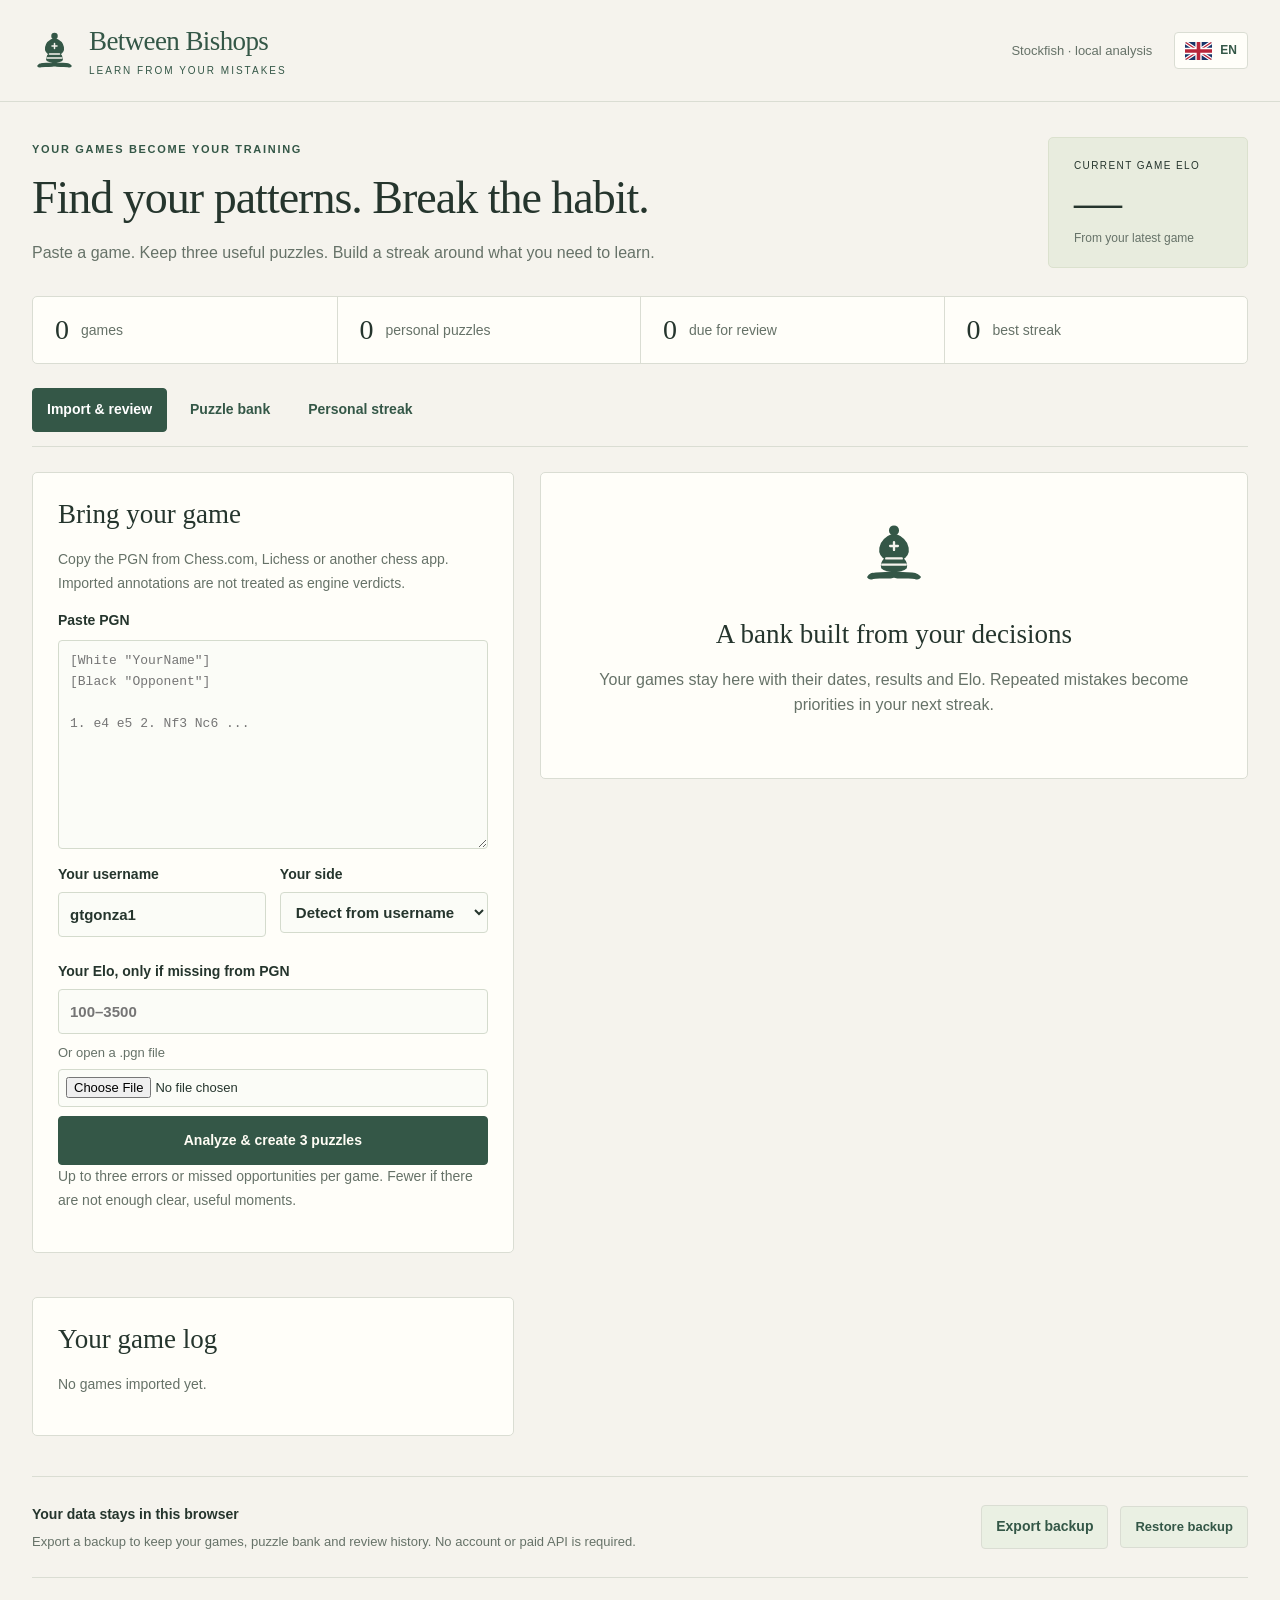
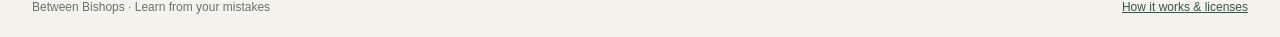
==== ajedrez/index.html @ 32c8dc38 "Train one habit and track transfer to new positions" ====
<!doctype html>
<html lang="en"><head><meta charset="utf-8"><meta name="viewport" content="width=device-width,initial-scale=1"><meta name="robots" content="noindex,nofollow"><title>Between Bishops · Learn from your mistakes</title><link rel="icon" href="./logo.svg" type="image/svg+xml"><link rel="stylesheet" href="./trainer.css"><script type="module" src="./trainer-app.js"></script></head>
<body>
<header class="topbar"><a class="brand" href="./"><img src="./logo.svg" width="45" height="45" alt="Bishop"><span>Between Bishops<small data-en="LEARN FROM YOUR MISTAKES" data-es="APRENDE DE TUS ERRORES">LEARN FROM YOUR MISTAKES</small></span></a><div class="top-actions"><span class="engine-label" data-en="Stockfish · local analysis" data-es="Stockfish · análisis local">Stockfish · local analysis</span><button id="language" class="flag-button" type="button"><img id="languageFlag" src="./flags/en.svg" width="27" height="18" alt="English"><span id="languageCode">EN</span></button></div></header>
<main>
<section class="intro"><div><p class="eyebrow" data-en="YOUR GAMES BECOME YOUR TRAINING" data-es="TUS PARTIDAS SE CONVIERTEN EN TU ENTRENAMIENTO">YOUR GAMES BECOME YOUR TRAINING</p><h1 data-en="Find your patterns. Break the habit." data-es="Encuentra tus patrones. Cambia el hábito.">Find your patterns. Break the habit.</h1><p data-en="Paste a game. Keep three useful puzzles. Build a streak around what you need to learn." data-es="Pega una partida. Guarda tres puzles útiles. Entrena una racha con lo que necesitas aprender.">Paste a game. Keep three useful puzzles. Build a streak around what you need to learn.</p></div><div class="level-card"><span data-en="CURRENT GAME ELO" data-es="ELO DE TU ÚLTIMA PARTIDA">CURRENT GAME ELO</span><strong id="currentElo">—</strong><small id="eloSource"></small></div></section>
<div id="notice" role="alert" class="notice" hidden></div>
<section class="dashboard" aria-label="Your library"><div><strong id="gameTotal">0</strong><span data-en="games" data-es="partidas">games</span></div><div><strong id="puzzleTotal">0</strong><span data-en="personal puzzles" data-es="puzles personales">personal puzzles</span></div><div><strong id="dueTotal">0</strong><span data-en="due for review" data-es="repasos pendientes">due for review</span></div><div><strong id="bestStreak">0</strong><span data-en="best streak" data-es="mejor racha">best streak</span></div></section>
<nav class="tabs" aria-label="Training"><button data-tab="import" class="selected" data-en="Import & review" data-es="Importar y revisar">Import & review</button><button data-tab="bank" data-en="Puzzle bank" data-es="Banco de puzles">Puzzle bank</button><button data-tab="streak" data-en="Personal streak" data-es="Racha personal">Personal streak</button></nav>
<section id="importTab" class="tab-content">
<div class="workspace"><aside>
<section class="card"><h2 data-en="Bring your game" data-es="Trae tu partida">Bring your game</h2><p class="muted" data-en="Copy the PGN from Chess.com, Lichess or another chess app. Imported annotations are not treated as engine verdicts." data-es="Copia el PGN de Chess.com, Lichess u otra app. Las anotaciones importadas no se toman como conclusiones del motor.">Copy the PGN from Chess.com, Lichess or another chess app. Imported annotations are not treated as engine verdicts.</p><label for="pgn" data-en="Paste PGN" data-es="Pega el PGN">Paste PGN</label><textarea id="pgn" rows="9" spellcheck="false" placeholder='[White "YourName"]&#10;[Black "Opponent"]&#10;&#10;1. e4 e5 2. Nf3 Nc6 ...'></textarea><div class="form-row"><label><span data-en="Your username" data-es="Tu usuario">Your username</span><input id="username" autocomplete="off" value="gtgonza1"></label><label><span data-en="Your side" data-es="Tu color">Your side</span><select id="side"><option value="auto" data-en="Detect from username" data-es="Detectar por usuario">Detect from username</option><option value="w" data-en="White" data-es="Blancas">White</option><option value="b" data-en="Black" data-es="Negras">Black</option></select></label></div><label><span data-en="Your Elo, only if missing from PGN" data-es="Tu Elo, solo si falta en el PGN">Your Elo, only if missing from PGN</span><input id="eloFallback" type="number" min="100" max="3500" step="1" placeholder="100–3500"></label><label class="file-label"><span data-en="Or open a .pgn file" data-es="O abre un archivo .pgn">Or open a .pgn file</span><input id="pgnFile" type="file" accept=".pgn,.txt"></label><button id="importGame" class="primary" data-en="Analyze & create 3 puzzles" data-es="Analizar y crear 3 puzles">Analyze & create 3 puzzles</button><p class="muted" data-en="Up to three errors or missed opportunities per game. Fewer if there are not enough clear, useful moments." data-es="Hasta tres errores u oportunidades omitidas por partida. Menos si no hay suficientes momentos claros y útiles.">Up to three errors or missed opportunities per game. Fewer if there are not enough clear, useful moments.</p><div id="analysisProgress" hidden><div class="progress-heading"><span id="analysisText"></span><strong id="analysisPercent">0%</strong></div><progress id="analysisBar" value="0" max="100"></progress><button id="cancelAnalysis" class="quiet" data-en="Cancel after current search" data-es="Cancelar tras el cálculo actual">Cancel after current search</button></div></section>
<section class="card"><h2 data-en="Your game log" data-es="Tu registro de partidas">Your game log</h2><div id="gameHistory" class="game-history"></div></section>
</aside><div>
<section id="reviewEmpty" class="card empty-state"><img src="./logo.svg" width="70" height="70" alt=""><h2 data-en="A bank built from your decisions" data-es="Un banco construido con tus decisiones">A bank built from your decisions</h2><p data-en="Your games stay here with their dates, results and Elo. Repeated mistakes become priorities in your next streak." data-es="Tus partidas quedan aquí con sus fechas, resultados y Elo. Los errores repetidos se vuelven prioridades en tu próxima racha.">Your games stay here with their dates, results and Elo. Repeated mistakes become priorities in your next streak.</p></section>
<section id="reviewPanel" class="card" hidden><p class="eyebrow" id="gameMeta"></p><h2 id="gameTitle"></h2><div class="review-stats" id="reviewStats"></div><div id="reviewSummary" class="prose"></div><p id="generationNote" class="muted"></p><div id="gamePuzzles" class="puzzle-cards"></div><details class="move-review"><summary data-en="Explore the original moves" data-es="Explorar las jugadas originales">Explore the original moves</summary><div id="reviewMoves" class="move-list"></div><div class="board-shell review-board"><div id="reviewBoard" class="board" role="group" aria-label="Review board"></div></div><p id="moveExplanation" class="prose"></p></details></section>
</div></div>
</section>
<section id="bankTab" class="tab-content" hidden><div class="section-heading"><div><h2 data-en="Your puzzle bank" data-es="Tu banco de puzles">Your puzzle bank</h2><p class="muted" data-en="Original situations, linked to a game, a type of error and the player's game Elo." data-es="Situaciones originales ligadas a una partida, un tipo de error y el Elo del jugador en esa partida.">Original situations, linked to a game, a type of error and the player's game Elo.</p></div><button id="bankStreak" class="primary compact" data-en="Start my streak" data-es="Empezar mi racha">Start my streak</button></div><div class="bank-layout"><section class="card"><div class="form-row"><label><span data-en="Pattern" data-es="Patrón">Pattern</span><select id="patternFilter"></select></label><label><span data-en="Game Elo" data-es="Elo de la partida">Game Elo</span><select id="eloFilter"><option value="all" data-en="All my games" data-es="Todas mis partidas">All my games</option><option value="level" data-en="Near my current level" data-es="Cerca de mi nivel actual">Near my current level</option></select></label></div><div id="bankList"></div></section><section class="card"><h2 data-en="Patterns across your games" data-es="Patrones entre tus partidas">Patterns across your games</h2><p class="muted" data-en="Based on evaluated positions, not just the result. Repeated across games is stronger evidence than one isolated mistake." data-es="Basados en posiciones evaluadas, no solo en el resultado. La repetición entre partidas aporta más evidencia que un fallo aislado.">Based on evaluated positions, not just the result. Repeated across games is stronger evidence than one isolated mistake.</p><div id="weaknesses"></div><h3 class="progress-title" data-en="Is it carrying over?" data-es="¿Se refleja en tu juego?">Is it carrying over?</h3><div id="trainingProgress"></div></section></div></section>
<section id="streakTab" class="tab-content" hidden><div class="section-heading"><div><h2 data-en="Your personal puzzle streak" data-es="Tu racha de puzles personal">Your personal puzzle streak</h2><p id="queueInfo" class="muted"></p></div><div class="streak-score"><span data-en="STREAK" data-es="RACHA">STREAK</span><strong id="streakCount">0</strong></div></div><section id="sessionHabit" class="card habit-card" hidden><h3 data-en="One habit for your next game" data-es="Un hábito para tu próxima partida">One habit for your next game</h3><p id="habitText"></p></section><div id="streakEmpty" class="card empty-state"><h2 id="streakEmptyTitle"></h2><p id="streakEmptyText"></p><button id="startStreak" class="primary compact" data-en="Start due puzzles" data-es="Empezar puzles pendientes">Start due puzzles</button><button id="practiceAhead" class="quiet" data-en="Extra practice · does not advance early reviews" data-es="Práctica extra · no adelanta los repasos">Extra practice · does not advance early reviews</button></div><div id="streakWorkspace" class="streak-layout" hidden><section class="play-area"><div class="puzzle-heading"><span id="puzzleContext"></span><button id="flip" class="quiet" data-en="Flip board" data-es="Girar tablero">Flip board</button></div><p id="puzzlePrompt" class="board-prompt" aria-live="polite"></p><div id="puzzleThinking" class="thinking" hidden data-en="Checking your move…" data-es="Comprobando tu jugada…">Checking your move…</div><div class="board-shell"><div id="puzzleBoard" class="board" role="group" aria-label="Puzzle board"></div></div></section><aside><section class="card"><p class="eyebrow" id="puzzleTheme"></p><h2 id="puzzleTitle"></h2><p id="puzzleSource" class="muted"></p><p id="puzzleProgress"></p><div class="form-row"><button id="restartPuzzle" data-en="Restart" data-es="Reiniciar">Restart</button><button id="hint" data-en="Hint · show piece" data-es="Pista · ver pieza">Hint · show piece</button></div><div id="puzzleFeedback" class="prose" aria-live="polite"></div><p id="puzzleSchedule" class="muted"></p><button id="nextPuzzle" class="primary" data-en="Next puzzle" data-es="Siguiente puzle">Next puzzle</button></section><section class="card"><h3 data-en="Every attempt counts" data-es="Cada intento cuenta">Every attempt counts</h3><p class="muted" data-en="An error breaks the streak, but you can retry. Hints and restarts do not erase earlier errors. A clean solution spaces the next review; an assisted or retried solution returns sooner." data-es="Un fallo corta la racha, pero puedes reintentar. Las pistas y reinicios no borran los fallos anteriores. Una solución limpia espacia el repaso; una solución con ayuda o reintentos vuelve antes.">An error breaks the streak, but you can retry. Hints and restarts do not erase earlier errors. A clean solution spaces the next review; an assisted or retried solution returns sooner.</p></section></aside></div></section>
<section class="data-bar"><div><strong data-en="Your data stays in this browser" data-es="Tus datos quedan en este navegador">Your data stays in this browser</strong><p data-en="Export a backup to keep your games, puzzle bank and review history. No account or paid API is required." data-es="Exporta un respaldo para conservar tus partidas, banco de puzles e historial. No necesitas cuenta ni API de pago.">Export a backup to keep your games, puzzle bank and review history. No account or paid API is required.</p></div><div class="data-actions"><button id="exportData" data-en="Export backup" data-es="Exportar respaldo">Export backup</button><label class="button-label"><span data-en="Restore backup" data-es="Restaurar respaldo">Restore backup</span><input id="restoreData" type="file" accept="application/json,.json" hidden></label></div></section>
<footer><span>Between Bishops · <span data-en="Learn from your mistakes" data-es="Aprende de tus errores">Learn from your mistakes</span></span><a id="helpLink" href="./README.md" data-en="How it works & licenses" data-es="Cómo funciona y licencias">How it works & licenses</a></footer>
</main><dialog id="promotion"><h2 data-en="Choose promotion" data-es="Elige promoción">Choose promotion</h2><div class="promotion-options"><button data-piece="q" data-en="Queen" data-es="Dama">Queen</button><button data-piece="r" data-en="Rook" data-es="Torre">Rook</button><button data-piece="b" data-en="Bishop" data-es="Alfil">Bishop</button><button data-piece="n" data-en="Knight" data-es="Caballo">Knight</button></div><button id="cancelPromotion" class="quiet" data-en="Cancel" data-es="Cancelar">Cancel</button></dialog>
</body></html>
---- ajedrez/trainer.css ----
:root{--bg:#f5f3ed;--paper:#fffef9;--ink:#25352d;--green:#345747;--muted:#667268;--line:#daddd3;--light:#e9edda;--dark:#7f9b82;--blue:#a9c9e0;--red:#dfb0aa}*{box-sizing:border-box}body{margin:0;background:var(--bg);color:var(--ink);font:16px/1.55 'Segoe UI',Arial,sans-serif}button,input,select,textarea{font:inherit}button,.button-label{border:1px solid var(--line);border-radius:4px;background:#eaf0e3;color:var(--green);padding:10px 14px;font-size:14px;font-weight:600;cursor:pointer}button:hover,.button-label:hover{filter:brightness(.97)}button:disabled{opacity:.5;cursor:default}button:focus-visible,a:focus-visible,input:focus-visible,textarea:focus-visible,select:focus-visible,summary:focus-visible{outline:3px solid #7896b4;outline-offset:3px}a{color:var(--green)}h1,h2,h3,p{margin-top:0}h1{font:normal clamp(32px,4vw,46px)/1.15 Georgia,serif;letter-spacing:-1px;max-width:760px;margin-bottom:16px}h2{font:normal 27px/1.25 Georgia,serif;margin-bottom:16px}h3{font-size:17px}.topbar{max-width:1440px;margin:auto;padding:25px 32px;display:flex;align-items:center;justify-content:space-between;gap:24px;border-bottom:1px solid var(--line)}.brand{display:flex;align-items:center;gap:12px;text-decoration:none;flex-shrink:0}.brand>span{font:27px/1.2 Georgia,serif;letter-spacing:-.6px}.brand small{display:block;font:10px 'Segoe UI',sans-serif;letter-spacing:2px;margin-top:8px}.top-actions{display:flex;gap:22px;align-items:center}.engine-label{font-size:13px;color:var(--muted)}.flag-button{display:flex;align-items:center;gap:8px;background:var(--paper);padding:8px 10px;font-size:12px}.flag-button img{border-radius:2px}main{max-width:1380px;margin:auto;padding:0 32px}.intro{display:flex;justify-content:space-between;align-items:center;gap:30px;padding:35px 0 28px}.intro>div:first-child>p:last-child{max-width:780px;color:var(--muted);margin-bottom:0}.eyebrow{font-size:11px;font-weight:700;letter-spacing:1.7px;color:var(--green);margin-bottom:14px}.level-card{padding:20px 25px;background:#e8ecde;border:1px solid #dbe1ce;border-radius:5px;min-width:200px;display:flex;flex-direction:column}.level-card>span{font-size:10px;letter-spacing:1.4px}.level-card strong{font:48px Georgia,serif}.level-card small{font-size:12px;color:var(--muted)}.dashboard{display:grid;grid-template-columns:repeat(4,1fr);border:1px solid var(--line);border-radius:5px;background:var(--paper);margin-bottom:24px}.dashboard>div{display:flex;align-items:center;gap:12px;padding:17px 22px}.dashboard>div+div{border-left:1px solid var(--line)}.dashboard strong{font:28px Georgia,serif}.dashboard span{font-size:14px;color:var(--muted)}.tabs{display:flex;gap:8px;margin:0 0 25px;border-bottom:1px solid var(--line);padding-bottom:14px}.tabs button{background:none;border-color:transparent}.tabs button.selected{background:var(--green);color:white;border-color:var(--green)}.workspace{display:grid;grid-template-columns:minmax(310px,.85fr) minmax(420px,1.25fr);gap:26px;align-items:start}.workspace aside,.streak-layout aside{display:flex;flex-direction:column;gap:22px}.card{padding:25px;background:var(--paper);border:1px solid var(--line);border-radius:5px;margin-bottom:22px}.card:last-child{margin-bottom:0}.muted{font-size:14px;color:var(--muted);line-height:1.7}label{display:block;font-size:14px;font-weight:600;margin-bottom:9px}input,select,textarea{display:block;width:100%;padding:10px 11px;border:1px solid #d4dbcd;border-radius:4px;color:var(--ink);background:#fbfcf7;margin-top:6px;font-size:15px}textarea{resize:vertical;min-height:165px;font:13px/1.6 Consolas,monospace;tab-size:2}.form-row{display:grid;grid-template-columns:1fr 1fr;gap:14px;margin:15px 0}.file-label{font-size:13px;color:var(--muted);font-weight:400}.file-label input{padding:7px;font-size:13px}.primary{background:var(--green);color:#fffdf5;border-color:var(--green);width:100%;padding:13px 16px}.compact{width:auto;min-width:160px}.quiet{background:none;border:0;color:var(--muted);font-weight:400;padding:8px 3px}.progress-heading{display:flex;justify-content:space-between;gap:10px;font-size:14px;margin-top:18px}progress{display:block;width:100%;height:12px;margin:12px 0;accent-color:#627c8f;border:0;border-radius:6px;overflow:hidden}progress::-webkit-progress-bar{background:#e4e8e3}progress::-webkit-progress-value{background:#627c8f;transition:width .15s}.game-history{max-height:480px;overflow:auto}.history-button{display:flex;flex-direction:column;align-items:flex-start;text-align:left;gap:3px;background:none;border-color:transparent;border-bottom-color:var(--line);width:100%;margin-top:8px;padding:12px 5px}.history-button.active{border-left:3px solid var(--green);padding-left:12px;background:#f0f3e9}.history-button small{font-size:12px;color:var(--muted);font-weight:400}.empty-state{padding:45px 30px;text-align:center;color:var(--muted);min-height:260px}.empty-state img{margin-bottom:22px}.empty-state h2{color:var(--ink)}.empty-state .primary{margin:auto}.empty-state .quiet{display:block;margin:15px auto 0}.notice{border:1px solid #d5bd8b;background:#f5eddb;padding:14px 17px;border-radius:5px;margin:0 0 22px;overflow-wrap:anywhere}.review-stats{display:grid;grid-template-columns:repeat(3,1fr);gap:10px;margin:20px 0}.review-stats>div{padding:12px 7px;background:#f0f2e8;text-align:center;font-size:12px;color:var(--muted)}.review-stats strong{display:block;font:29px Georgia,serif;color:var(--ink)}.prose{font-size:15px;white-space:pre-wrap;overflow-wrap:anywhere;line-height:1.75}.puzzle-cards{display:grid;gap:12px;margin-top:20px}.puzzle-card{border:1px solid var(--line);border-radius:4px;padding:16px;background:#f8faf3}.puzzle-card strong{display:block}.puzzle-card p{font-size:13px;margin:6px 0 12px;color:var(--muted)}.move-review{margin-top:25px;border-top:1px solid var(--line);padding-top:18px}.move-review summary{cursor:pointer;font-size:14px}.move-list{display:flex;gap:5px;flex-wrap:wrap;max-height:170px;overflow:auto;padding:15px 0}.move-list button{padding:5px 8px;background:#f2f4ec;border:0;font-size:13px;font-weight:400}.move-list .blunder{color:#a64537}.move-list .mistake{color:#ab6b2d}.move-list .inaccuracy{color:#8b7b31}.section-heading{display:flex;justify-content:space-between;align-items:center;gap:25px;margin-bottom:24px}.section-heading h2{margin-bottom:7px}.section-heading p{margin-bottom:0}.bank-layout{display:grid;grid-template-columns:minmax(400px,1.5fr) minmax(280px,1fr);gap:25px}.bank-row,.weakness-row{border-top:1px solid var(--line);padding:16px 0}.bank-row{display:flex;justify-content:space-between;align-items:center;gap:18px}.bank-row:first-child{border-top:0}.bank-row p,.weakness-row p{margin:6px 0 0;font-size:13px;color:var(--muted)}.bank-row button{flex-shrink:0}.weakness-row strong{display:block}.streak-score{display:flex;gap:15px;align-items:center;padding:10px 23px;border:1px solid var(--line);background:var(--paper);border-radius:5px}.streak-score>span{font-size:11px;letter-spacing:1.3px}.streak-score strong{font:42px Georgia,serif}.streak-layout{display:grid;grid-template-columns:minmax(380px,1.55fr) minmax(300px,1fr);gap:30px;align-items:start}.puzzle-heading{display:flex;justify-content:space-between;align-items:center;gap:15px;font-size:14px}.board-prompt{padding:12px 16px;background:#e6ecdc;border-left:3px solid var(--green);font-weight:600;margin:10px 0 12px}.thinking{padding:12px;margin-bottom:12px;border:1px solid #c8cbca;border-radius:4px;background:#ececea;text-align:center;font-weight:600;font-size:17px}.board-shell{padding:8px;background:#526c57;border-radius:4px;box-shadow:0 8px 22px #253e3012}.board{display:grid;grid-template-columns:repeat(8,1fr);aspect-ratio:1;touch-action:manipulation}.square{position:relative;display:grid;place-items:center;aspect-ratio:1;min-width:0;padding:0;border:0;border-radius:0;line-height:1;background:var(--light)}.square.dark{background:var(--dark)}.square img{width:87%;height:87%;object-fit:contain;pointer-events:none;user-select:none;z-index:1;filter:drop-shadow(0 2px 1px #17302120)}.square:disabled{opacity:1}.square.selected{background:#d6c476}.square.target:after{content:'';position:absolute;width:23%;height:23%;background:#34574766;border-radius:50%}.square.target:has(img):after{width:87%;height:87%;border:4px solid #34574766;background:none}.square.hint{background:var(--blue);box-shadow:inset 0 0 0 3px #638caf}.square.wrong{background:var(--red);box-shadow:inset 0 0 0 3px #b7574c66}.coord{position:absolute;font-size:10px;z-index:2;color:#3c5a41}.coord.rank{left:3px;top:3px}.coord.file{right:3px;bottom:3px}.dark .coord{color:#f6f7e9}.moving-piece{position:relative;z-index:4!important}.review-board{max-width:540px;margin:10px auto 20px}.feedback-good{border-left:3px solid #63856b;background:#eff4e8;padding:14px}.feedback-bad{border-left:3px solid #b76b58;background:#f8eee7;padding:14px}.data-bar{display:flex;justify-content:space-between;align-items:center;gap:30px;border-top:1px solid var(--line);margin-top:40px;padding:25px 0}.data-bar strong{font-size:14px}.data-bar p{font-size:13px;color:var(--muted);margin:5px 0 0;max-width:700px}.data-actions{display:flex;align-items:center;gap:12px;flex-shrink:0}.button-label{margin:0;font-size:13px}footer{display:flex;justify-content:space-between;gap:15px;padding:20px 0;border-top:1px solid var(--line);font-size:12px;color:var(--muted)}dialog{border:1px solid var(--line);border-radius:6px;padding:25px;background:var(--paper);color:var(--ink);max-width:92vw}dialog::backdrop{background:#20372d88}.promotion-options{display:flex;flex-wrap:wrap;gap:9px}[hidden]{display:none!important}@media(max-width:1000px){.workspace{grid-template-columns:minmax(300px,1fr) minmax(350px,1.2fr);gap:20px}.streak-layout{grid-template-columns:minmax(350px,1.25fr) minmax(280px,1fr);gap:20px}.dashboard>div{padding:15px}.dashboard span{font-size:12px}.card{padding:20px}}@media(max-width:780px){main{padding:0 18px}.topbar{padding:20px 18px}.workspace,.bank-layout,.streak-layout{grid-template-columns:1fr}.intro{align-items:flex-start;gap:18px}.intro h1{font-size:33px}.level-card{min-width:130px;padding:14px}.level-card>span{font-size:9px;letter-spacing:.5px}.level-card strong{font-size:37px}.dashboard{grid-template-columns:repeat(2,1fr)}.dashboard>div{padding:13px 16px}.dashboard>div:nth-child(3){border-left:0;border-top:1px solid var(--line)}.dashboard>div:nth-child(4){border-top:1px solid var(--line)}.dashboard span{font-size:13px}.brand>span{font-size:23px}.brand small{font-size:8px;letter-spacing:1.5px}.engine-label{display:none}.top-actions{gap:10px}.tabs{gap:2px;justify-content:space-between}.tabs button{font-size:13px;padding:10px 8px}.data-bar{align-items:flex-start;flex-direction:column;gap:16px}.section-heading{align-items:flex-start;gap:15px}.section-heading .compact{min-width:120px}.data-actions{flex-wrap:wrap}.card{padding:22px}.intro .eyebrow{font-size:9px;letter-spacing:1px}.intro>div:first-child>p:last-child{font-size:14px}.bank-row{gap:12px}.bank-row button{padding:9px;font-size:12px}footer{flex-direction:column;gap:5px}}@media(max-width:420px){.intro{flex-direction:column}.level-card{width:100%;display:grid;grid-template-columns:1fr auto;align-items:center;gap:0 15px}.level-card strong{grid-column:2;grid-row:1/3}.level-card small{grid-column:1}.brand>span{font-size:21px}.brand img{width:36px;height:36px}.form-row{gap:10px}.section-heading{flex-wrap:wrap}}
.bank-row details{margin-top:10px}.bank-row summary{cursor:pointer;font-size:13px;color:var(--green)}.bank-row details p{font-size:12px}.bank-row>div>p{font-size:14px}.bank-row{align-items:flex-start}
.habit-card{border-left:3px solid var(--green);padding:16px 20px}.habit-card h3{margin-bottom:6px}.habit-card p{margin:0}.progress-title{margin:26px 0 5px}
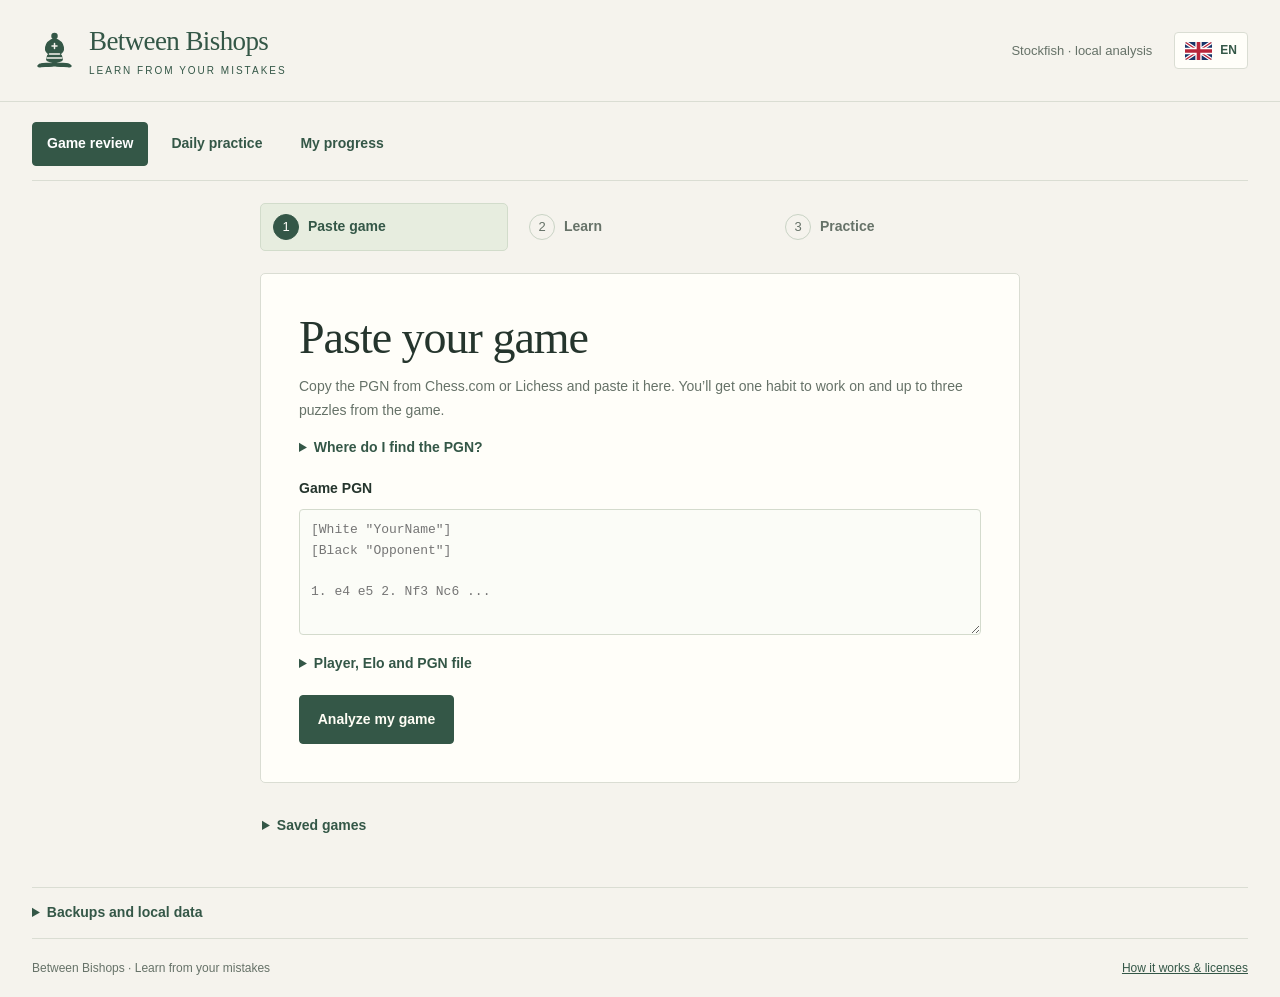
==== commit 7395df58: "Guide chess players from PGN to lesson and practice" ====
--- a/ajedrez/index.html
+++ b/ajedrez/index.html
@@ -3,22 +3,86 @@
 <body>
 <header class="topbar"><a class="brand" href="./"><img src="./logo.svg" width="45" height="45" alt="Bishop"><span>Between Bishops<small data-en="LEARN FROM YOUR MISTAKES" data-es="APRENDE DE TUS ERRORES">LEARN FROM YOUR MISTAKES</small></span></a><div class="top-actions"><span class="engine-label" data-en="Stockfish · local analysis" data-es="Stockfish · análisis local">Stockfish · local analysis</span><button id="language" class="flag-button" type="button"><img id="languageFlag" src="./flags/en.svg" width="27" height="18" alt="English"><span id="languageCode">EN</span></button></div></header>
 <main>
-<section class="intro"><div><p class="eyebrow" data-en="YOUR GAMES BECOME YOUR TRAINING" data-es="TUS PARTIDAS SE CONVIERTEN EN TU ENTRENAMIENTO">YOUR GAMES BECOME YOUR TRAINING</p><h1 data-en="Find your patterns. Break the habit." data-es="Encuentra tus patrones. Cambia el hábito.">Find your patterns. Break the habit.</h1><p data-en="Paste a game. Keep three useful puzzles. Build a streak around what you need to learn." data-es="Pega una partida. Guarda tres puzles útiles. Entrena una racha con lo que necesitas aprender.">Paste a game. Keep three useful puzzles. Build a streak around what you need to learn.</p></div><div class="level-card"><span data-en="CURRENT GAME ELO" data-es="ELO DE TU ÚLTIMA PARTIDA">CURRENT GAME ELO</span><strong id="currentElo">—</strong><small id="eloSource"></small></div></section>
+<nav class="tabs" aria-label="Training">
+  <button data-tab="import" class="selected" data-en="Game review" data-es="Revisar partida">Game review</button>
+  <button data-tab="streak" data-en="Daily practice" data-es="Práctica diaria">Daily practice</button>
+  <button data-tab="bank" data-en="My progress" data-es="Mi progreso">My progress</button>
+</nav>
+<ol id="reviewSteps" class="review-steps" aria-label="Game review steps">
+  <li aria-current="step"><span aria-hidden="true">1</span><strong data-en="Paste game" data-es="Pega la partida">Paste game</strong></li>
+  <li><span aria-hidden="true">2</span><strong data-en="Learn" data-es="Aprende">Learn</strong></li>
+  <li><span aria-hidden="true">3</span><strong data-en="Practice" data-es="Practica">Practice</strong></li>
+</ol>
 <div id="notice" role="alert" class="notice" hidden></div>
-<section class="dashboard" aria-label="Your library"><div><strong id="gameTotal">0</strong><span data-en="games" data-es="partidas">games</span></div><div><strong id="puzzleTotal">0</strong><span data-en="personal puzzles" data-es="puzles personales">personal puzzles</span></div><div><strong id="dueTotal">0</strong><span data-en="due for review" data-es="repasos pendientes">due for review</span></div><div><strong id="bestStreak">0</strong><span data-en="best streak" data-es="mejor racha">best streak</span></div></section>
-<nav class="tabs" aria-label="Training"><button data-tab="import" class="selected" data-en="Import & review" data-es="Importar y revisar">Import & review</button><button data-tab="bank" data-en="Puzzle bank" data-es="Banco de puzles">Puzzle bank</button><button data-tab="streak" data-en="Personal streak" data-es="Racha personal">Personal streak</button></nav>
-<section id="importTab" class="tab-content">
-<div class="workspace"><aside>
-<section class="card"><h2 data-en="Bring your game" data-es="Trae tu partida">Bring your game</h2><p class="muted" data-en="Copy the PGN from Chess.com, Lichess or another chess app. Imported annotations are not treated as engine verdicts." data-es="Copia el PGN de Chess.com, Lichess u otra app. Las anotaciones importadas no se toman como conclusiones del motor.">Copy the PGN from Chess.com, Lichess or another chess app. Imported annotations are not treated as engine verdicts.</p><label for="pgn" data-en="Paste PGN" data-es="Pega el PGN">Paste PGN</label><textarea id="pgn" rows="9" spellcheck="false" placeholder='[White "YourName"]&#10;[Black "Opponent"]&#10;&#10;1. e4 e5 2. Nf3 Nc6 ...'></textarea><div class="form-row"><label><span data-en="Your username" data-es="Tu usuario">Your username</span><input id="username" autocomplete="off" value="gtgonza1"></label><label><span data-en="Your side" data-es="Tu color">Your side</span><select id="side"><option value="auto" data-en="Detect from username" data-es="Detectar por usuario">Detect from username</option><option value="w" data-en="White" data-es="Blancas">White</option><option value="b" data-en="Black" data-es="Negras">Black</option></select></label></div><label><span data-en="Your Elo, only if missing from PGN" data-es="Tu Elo, solo si falta en el PGN">Your Elo, only if missing from PGN</span><input id="eloFallback" type="number" min="100" max="3500" step="1" placeholder="100–3500"></label><label class="file-label"><span data-en="Or open a .pgn file" data-es="O abre un archivo .pgn">Or open a .pgn file</span><input id="pgnFile" type="file" accept=".pgn,.txt"></label><button id="importGame" class="primary" data-en="Analyze & create 3 puzzles" data-es="Analizar y crear 3 puzles">Analyze & create 3 puzzles</button><p class="muted" data-en="Up to three errors or missed opportunities per game. Fewer if there are not enough clear, useful moments." data-es="Hasta tres errores u oportunidades omitidas por partida. Menos si no hay suficientes momentos claros y útiles.">Up to three errors or missed opportunities per game. Fewer if there are not enough clear, useful moments.</p><div id="analysisProgress" hidden><div class="progress-heading"><span id="analysisText"></span><strong id="analysisPercent">0%</strong></div><progress id="analysisBar" value="0" max="100"></progress><button id="cancelAnalysis" class="quiet" data-en="Cancel after current search" data-es="Cancelar tras el cálculo actual">Cancel after current search</button></div></section>
-<section class="card"><h2 data-en="Your game log" data-es="Tu registro de partidas">Your game log</h2><div id="gameHistory" class="game-history"></div></section>
-</aside><div>
-<section id="reviewEmpty" class="card empty-state"><img src="./logo.svg" width="70" height="70" alt=""><h2 data-en="A bank built from your decisions" data-es="Un banco construido con tus decisiones">A bank built from your decisions</h2><p data-en="Your games stay here with their dates, results and Elo. Repeated mistakes become priorities in your next streak." data-es="Tus partidas quedan aquí con sus fechas, resultados y Elo. Los errores repetidos se vuelven prioridades en tu próxima racha.">Your games stay here with their dates, results and Elo. Repeated mistakes become priorities in your next streak.</p></section>
-<section id="reviewPanel" class="card" hidden><p class="eyebrow" id="gameMeta"></p><h2 id="gameTitle"></h2><div class="review-stats" id="reviewStats"></div><div id="reviewSummary" class="prose"></div><p id="generationNote" class="muted"></p><div id="gamePuzzles" class="puzzle-cards"></div><details class="move-review"><summary data-en="Explore the original moves" data-es="Explorar las jugadas originales">Explore the original moves</summary><div id="reviewMoves" class="move-list"></div><div class="board-shell review-board"><div id="reviewBoard" class="board" role="group" aria-label="Review board"></div></div><p id="moveExplanation" class="prose"></p></details></section>
-</div></div>
+<section id="importTab" class="tab-content guided-column">
+  <section id="importPanel" class="card import-card">
+    <h1 id="importTitle" tabindex="-1" data-en="Paste your game" data-es="Pega tu partida">Paste your game</h1>
+    <p class="muted" data-en="Copy the PGN from Chess.com or Lichess and paste it here. You’ll get one habit to work on and up to three puzzles from the game." data-es="Copia el PGN desde Chess.com o Lichess y pégalo aquí. Verás un hábito para mejorar y hasta tres puzles de esa partida.">Copy the PGN from Chess.com or Lichess and paste it here. You’ll get one habit to work on and up to three puzzles from the game.</p>
+    <details class="pgn-help">
+      <summary data-en="Where do I find the PGN?" data-es="¿Dónde encuentro el PGN?">Where do I find the PGN?</summary>
+      <p class="muted" data-en="On Chess.com, open your finished game and look for Share and PGN. On Lichess, open Analysis and look for FEN & PGN." data-es="En Chess.com, abre la partida terminada y busca Compartir y PGN. En Lichess, abre Análisis y busca FEN y PGN.">On Chess.com, open your finished game and look for Share and PGN. On Lichess, open Analysis and look for FEN & PGN.</p>
+    </details>
+    <label for="pgn" data-en="Game PGN" data-es="PGN de la partida">Game PGN</label>
+    <textarea id="pgn" rows="5" spellcheck="false" aria-describedby="importError"></textarea>
+    <details id="gameOptions" class="secondary-details">
+      <summary data-en="Player, Elo and PGN file" data-es="Jugador, Elo y archivo PGN">Player, Elo and PGN file</summary>
+      <div class="form-row">
+        <label><span data-en="Your username" data-es="Tu usuario">Your username</span><input id="username" autocomplete="off"></label>
+        <label><span data-en="Your color" data-es="Tu color">Your color</span><select id="side"><option value="auto" data-en="Detect from username" data-es="Detectar por usuario">Detect from username</option><option value="w" data-en="White" data-es="Blancas">White</option><option value="b" data-en="Black" data-es="Negras">Black</option></select></label>
+      </div>
+      <label><span data-en="Your Elo if missing from the PGN" data-es="Tu Elo si falta en el PGN">Your Elo if missing from the PGN</span><input id="eloFallback" type="number" min="100" max="3500" step="1" placeholder="100–3500"></label>
+      <label class="file-label"><span data-en="Open a PGN file" data-es="Abrir un archivo PGN">Open a PGN file</span><input id="pgnFile" type="file" accept=".pgn,.txt"></label>
+    </details>
+    <p id="importError" role="alert" class="notice" hidden></p>
+    <div class="action-row"><button id="importGame" class="primary compact" data-en="Analyze my game" data-es="Analizar mi partida">Analyze my game</button><button id="backToLesson" class="quiet" hidden data-en="Back to lesson" data-es="Volver a la lección">Back to lesson</button></div>
+    <div id="analysisProgress" hidden>
+      <p id="detectedPlayer" class="muted"></p>
+      <div class="progress-heading" role="status"><span id="analysisText"></span><strong id="analysisPercent">0%</strong></div>
+      <progress id="analysisBar" value="0" max="100" aria-labelledby="analysisText"></progress>
+      <button id="cancelAnalysis" class="quiet" data-en="Pause analysis" data-es="Pausar análisis">Pause analysis</button>
+    </div>
+  </section>
+  <section id="reviewPanel" class="card import-card" hidden>
+    <p class="eyebrow" id="gameMeta"></p>
+    <h1 id="lessonTitle" tabindex="-1" data-en="Your lesson" data-es="Tu lección">Your lesson</h1>
+    <p id="gameTitle" class="muted"></p>
+    <div id="lessonHabit" class="lesson-habit" hidden>
+      <h2 data-en="Try this in your next game" data-es="Prueba esto en tu próxima partida">Try this in your next game</h2>
+      <p id="lessonHabitText"></p>
+    </div>
+    <div id="reviewIntro" class="prose"></div>
+    <p id="generationNote" class="muted"></p>
+    <div class="action-row">
+      <button id="startGamePractice" class="primary compact"></button>
+      <button id="newGame" data-en="Paste another game" data-es="Pegar otra partida">Paste another game</button>
+    </div>
+    <details class="secondary-details move-review">
+      <summary data-en="See what went wrong" data-es="Ver qué salió mal">See what went wrong</summary>
+      <div class="review-stats" id="reviewStats"></div>
+      <div id="reviewSummary" class="prose"></div>
+      <div id="gamePuzzles" class="puzzle-cards"></div>
+      <details class="move-review"><summary data-en="Explore the original moves" data-es="Explorar las jugadas originales">Explore the original moves</summary><div id="reviewMoves" class="move-list"></div><div class="board-shell review-board"><div id="reviewBoard" class="board" role="group" aria-label="Review board"></div></div><p id="moveExplanation" class="prose"></p></details>
+    </details>
+  </section>
+  <details id="gameLog" class="secondary-details history-card">
+    <summary data-en="Saved games" data-es="Partidas guardadas">Saved games</summary>
+    <div id="gameHistory" class="game-history"></div>
+  </details>
 </section>
-<section id="bankTab" class="tab-content" hidden><div class="section-heading"><div><h2 data-en="Your puzzle bank" data-es="Tu banco de puzles">Your puzzle bank</h2><p class="muted" data-en="Original situations, linked to a game, a type of error and the player's game Elo." data-es="Situaciones originales ligadas a una partida, un tipo de error y el Elo del jugador en esa partida.">Original situations, linked to a game, a type of error and the player's game Elo.</p></div><button id="bankStreak" class="primary compact" data-en="Start my streak" data-es="Empezar mi racha">Start my streak</button></div><div class="bank-layout"><section class="card"><div class="form-row"><label><span data-en="Pattern" data-es="Patrón">Pattern</span><select id="patternFilter"></select></label><label><span data-en="Game Elo" data-es="Elo de la partida">Game Elo</span><select id="eloFilter"><option value="all" data-en="All my games" data-es="Todas mis partidas">All my games</option><option value="level" data-en="Near my current level" data-es="Cerca de mi nivel actual">Near my current level</option></select></label></div><div id="bankList"></div></section><section class="card"><h2 data-en="Patterns across your games" data-es="Patrones entre tus partidas">Patterns across your games</h2><p class="muted" data-en="Based on evaluated positions, not just the result. Repeated across games is stronger evidence than one isolated mistake." data-es="Basados en posiciones evaluadas, no solo en el resultado. La repetición entre partidas aporta más evidencia que un fallo aislado.">Based on evaluated positions, not just the result. Repeated across games is stronger evidence than one isolated mistake.</p><div id="weaknesses"></div><h3 class="progress-title" data-en="Is it carrying over?" data-es="¿Se refleja en tu juego?">Is it carrying over?</h3><div id="trainingProgress"></div></section></div></section>
-<section id="streakTab" class="tab-content" hidden><div class="section-heading"><div><h2 data-en="Your personal puzzle streak" data-es="Tu racha de puzles personal">Your personal puzzle streak</h2><p id="queueInfo" class="muted"></p></div><div class="streak-score"><span data-en="STREAK" data-es="RACHA">STREAK</span><strong id="streakCount">0</strong></div></div><section id="sessionHabit" class="card habit-card" hidden><h3 data-en="One habit for your next game" data-es="Un hábito para tu próxima partida">One habit for your next game</h3><p id="habitText"></p></section><div id="streakEmpty" class="card empty-state"><h2 id="streakEmptyTitle"></h2><p id="streakEmptyText"></p><button id="startStreak" class="primary compact" data-en="Start due puzzles" data-es="Empezar puzles pendientes">Start due puzzles</button><button id="practiceAhead" class="quiet" data-en="Extra practice · does not advance early reviews" data-es="Práctica extra · no adelanta los repasos">Extra practice · does not advance early reviews</button></div><div id="streakWorkspace" class="streak-layout" hidden><section class="play-area"><div class="puzzle-heading"><span id="puzzleContext"></span><button id="flip" class="quiet" data-en="Flip board" data-es="Girar tablero">Flip board</button></div><p id="puzzlePrompt" class="board-prompt" aria-live="polite"></p><div id="puzzleThinking" class="thinking" hidden data-en="Checking your move…" data-es="Comprobando tu jugada…">Checking your move…</div><div class="board-shell"><div id="puzzleBoard" class="board" role="group" aria-label="Puzzle board"></div></div></section><aside><section class="card"><p class="eyebrow" id="puzzleTheme"></p><h2 id="puzzleTitle"></h2><p id="puzzleSource" class="muted"></p><p id="puzzleProgress"></p><div class="form-row"><button id="restartPuzzle" data-en="Restart" data-es="Reiniciar">Restart</button><button id="hint" data-en="Hint · show piece" data-es="Pista · ver pieza">Hint · show piece</button></div><div id="puzzleFeedback" class="prose" aria-live="polite"></div><p id="puzzleSchedule" class="muted"></p><button id="nextPuzzle" class="primary" data-en="Next puzzle" data-es="Siguiente puzle">Next puzzle</button></section><section class="card"><h3 data-en="Every attempt counts" data-es="Cada intento cuenta">Every attempt counts</h3><p class="muted" data-en="An error breaks the streak, but you can retry. Hints and restarts do not erase earlier errors. A clean solution spaces the next review; an assisted or retried solution returns sooner." data-es="Un fallo corta la racha, pero puedes reintentar. Las pistas y reinicios no borran los fallos anteriores. Una solución limpia espacia el repaso; una solución con ayuda o reintentos vuelve antes.">An error breaks the streak, but you can retry. Hints and restarts do not erase earlier errors. A clean solution spaces the next review; an assisted or retried solution returns sooner.</p></section></aside></div></section>
-<section class="data-bar"><div><strong data-en="Your data stays in this browser" data-es="Tus datos quedan en este navegador">Your data stays in this browser</strong><p data-en="Export a backup to keep your games, puzzle bank and review history. No account or paid API is required." data-es="Exporta un respaldo para conservar tus partidas, banco de puzles e historial. No necesitas cuenta ni API de pago.">Export a backup to keep your games, puzzle bank and review history. No account or paid API is required.</p></div><div class="data-actions"><button id="exportData" data-en="Export backup" data-es="Exportar respaldo">Export backup</button><label class="button-label"><span data-en="Restore backup" data-es="Restaurar respaldo">Restore backup</span><input id="restoreData" type="file" accept="application/json,.json" hidden></label></div></section>
+<section id="bankTab" class="tab-content" hidden><div class="section-heading"><div><h2 data-en="Your puzzle bank" data-es="Tu banco de puzles">Your puzzle bank</h2><p class="muted" data-en="Original situations, linked to a game, a type of error and the player's game Elo." data-es="Situaciones originales ligadas a una partida, un tipo de error y el Elo del jugador en esa partida.">Original situations, linked to a game, a type of error and the player's game Elo.</p></div><button id="bankStreak" class="primary compact" data-en="Start my streak" data-es="Empezar mi racha">Start my streak</button></div><div class="dashboard" aria-label="Your library"><div><strong id="gameTotal">0</strong><span data-en="games" data-es="partidas">games</span></div><div><strong id="puzzleTotal">0</strong><span data-en="personal puzzles" data-es="puzles personales">personal puzzles</span></div><div><strong id="dueTotal">0</strong><span data-en="due for review" data-es="repasos pendientes">due for review</span></div><div><strong id="bestStreak">0</strong><span data-en="best streak" data-es="mejor racha">best streak</span></div></div><div class="bank-layout"><section class="card"><div class="form-row"><label><span data-en="Pattern" data-es="Patrón">Pattern</span><select id="patternFilter"></select></label><label><span data-en="Game Elo" data-es="Elo de la partida">Game Elo</span><select id="eloFilter"><option value="all" data-en="All my games" data-es="Todas mis partidas">All my games</option><option value="level" data-en="Near my current level" data-es="Cerca de mi nivel actual">Near my current level</option></select></label></div><div id="bankList"></div></section><section class="card"><h2 data-en="Patterns across your games" data-es="Patrones entre tus partidas">Patterns across your games</h2><p class="muted" data-en="Based on evaluated positions, not just the result. Repeated across games is stronger evidence than one isolated mistake." data-es="Basados en posiciones evaluadas, no solo en el resultado. La repetición entre partidas aporta más evidencia que un fallo aislado.">Based on evaluated positions, not just the result. Repeated across games is stronger evidence than one isolated mistake.</p><div id="weaknesses"></div><p class="muted"><strong data-en="Latest game Elo" data-es="Elo de la última partida">Latest game Elo</strong> <span id="currentElo">—</span> <small id="eloSource"></small></p><h3 class="progress-title" data-en="Is it carrying over?" data-es="¿Se refleja en tu juego?">Is it carrying over?</h3><div id="trainingProgress"></div></section></div></section>
+<section id="streakTab" class="tab-content" hidden>
+  <div id="gamePracticeHeader" class="section-heading practice-header" hidden>
+    <div><h1 id="gamePracticeTitle" tabindex="-1"></h1><p id="gamePracticeSource" class="muted"></p></div>
+    <button id="practiceBack" data-en="Back to lesson" data-es="Volver a la lección">Back to lesson</button>
+  </div>
+  <section id="gamePracticeDone" class="card import-card guided-column" hidden>
+    <h1 id="gamePracticeDoneTitle" tabindex="-1" data-en="Game practice complete" data-es="Práctica de la partida completa">Game practice complete</h1>
+    <p id="gamePracticeRecap" class="muted"></p>
+    <div class="lesson-habit"><h2 data-en="Remember this in your next game" data-es="Recuerda esto en tu próxima partida">Remember this in your next game</h2><p id="gamePracticeHabit"></p></div>
+    <div class="action-row"><button id="practiceNewGame" class="primary compact" data-en="Review another game" data-es="Revisar otra partida">Review another game</button><button id="doneBack" data-en="Back to lesson" data-es="Volver a la lección">Back to lesson</button></div>
+  </section>
+  <div id="streakHeader" class="section-heading"><div><h1 data-en="Daily practice" data-es="Práctica diaria">Daily practice</h1><p id="queueInfo" class="muted"></p></div><div class="streak-score"><span data-en="STREAK" data-es="RACHA">STREAK</span><strong id="streakCount">0</strong></div></div><section id="sessionHabit" class="card habit-card" hidden><h3 data-en="One habit for your next game" data-es="Un hábito para tu próxima partida">One habit for your next game</h3><p id="habitText"></p></section><div id="streakEmpty" class="card empty-state"><h2 id="streakEmptyTitle"></h2><p id="streakEmptyText"></p><button id="practiceImport" class="primary compact" data-en="Paste a game" data-es="Pegar una partida">Paste a game</button><button id="startStreak" class="primary compact" data-en="Review my puzzles" data-es="Repasar mis puzles">Review my puzzles</button><button id="practiceAhead" class="quiet" data-en="Practice more" data-es="Practicar más">Practice more</button></div><div id="streakWorkspace" class="streak-layout" hidden><section class="play-area"><div class="puzzle-heading"><span id="puzzleContext"></span><button id="flip" class="quiet" data-en="Flip board" data-es="Girar tablero">Flip board</button></div><p id="puzzlePrompt" class="board-prompt" aria-live="polite"></p><div class="board-shell"><div id="puzzleBoard" class="board" role="group" aria-label="Puzzle board"></div></div></section><aside><section class="card"><p class="eyebrow" id="puzzleTheme"></p><h2 id="puzzleTitle"></h2><p id="puzzleSource" class="muted"></p><div id="puzzleTools" class="form-row"><button id="restartPuzzle" data-en="Restart" data-es="Reiniciar">Restart</button><button id="hint" data-en="Hint · show piece" data-es="Pista · ver pieza">Hint · show piece</button></div><div id="puzzleFeedback" class="prose" aria-live="polite"></div><p id="puzzleSchedule" class="muted"></p><button id="nextPuzzle" class="primary" data-en="Next puzzle" data-es="Siguiente puzle">Next puzzle</button></section><details class="secondary-details practice-details"><summary data-en="How are attempts saved?" data-es="¿Cómo se guardan los intentos?">How are attempts saved?</summary><p class="muted" data-en="Every mistake stays in your history. Puzzles solved cleanly come back later; those you had trouble with return sooner." data-es="Cada fallo queda en el historial. Los puzles que resuelves sin ayuda vuelven más tarde y los que te costaron vuelven antes.">Every mistake stays in your history. Puzzles solved cleanly come back later; those you had trouble with return sooner.</p></details></aside></div></section>
+<details class="secondary-details storage-details"><summary data-en="Backups and local data" data-es="Respaldos y datos locales">Backups and local data</summary><section class="data-bar"><div><strong data-en="Your data stays in this browser" data-es="Tus datos quedan en este navegador">Your data stays in this browser</strong><p data-en="Export a backup to keep your games, puzzle bank and review history. No account or paid API is required." data-es="Exporta un respaldo para conservar tus partidas, banco de puzles e historial. No necesitas cuenta ni API de pago.">Export a backup to keep your games, puzzle bank and review history. No account or paid API is required.</p></div><div class="data-actions"><button id="exportData" data-en="Export backup" data-es="Exportar respaldo">Export backup</button><label class="button-label"><span data-en="Restore backup" data-es="Restaurar respaldo">Restore backup</span><input id="restoreData" type="file" accept="application/json,.json" hidden></label></div></section></details>
 <footer><span>Between Bishops · <span data-en="Learn from your mistakes" data-es="Aprende de tus errores">Learn from your mistakes</span></span><a id="helpLink" href="./README.md" data-en="How it works & licenses" data-es="Cómo funciona y licencias">How it works & licenses</a></footer>
 </main><dialog id="promotion"><h2 data-en="Choose promotion" data-es="Elige promoción">Choose promotion</h2><div class="promotion-options"><button data-piece="q" data-en="Queen" data-es="Dama">Queen</button><button data-piece="r" data-en="Rook" data-es="Torre">Rook</button><button data-piece="b" data-en="Bishop" data-es="Alfil">Bishop</button><button data-piece="n" data-en="Knight" data-es="Caballo">Knight</button></div><button id="cancelPromotion" class="quiet" data-en="Cancel" data-es="Cancelar">Cancel</button></dialog>
 </body></html>
--- a/ajedrez/trainer.css
+++ b/ajedrez/trainer.css
@@ -1,3 +1,108 @@
-:root{--bg:#f5f3ed;--paper:#fffef9;--ink:#25352d;--green:#345747;--muted:#667268;--line:#daddd3;--light:#e9edda;--dark:#7f9b82;--blue:#a9c9e0;--red:#dfb0aa}*{box-sizing:border-box}body{margin:0;background:var(--bg);color:var(--ink);font:16px/1.55 'Segoe UI',Arial,sans-serif}button,input,select,textarea{font:inherit}button,.button-label{border:1px solid var(--line);border-radius:4px;background:#eaf0e3;color:var(--green);padding:10px 14px;font-size:14px;font-weight:600;cursor:pointer}button:hover,.button-label:hover{filter:brightness(.97)}button:disabled{opacity:.5;cursor:default}button:focus-visible,a:focus-visible,input:focus-visible,textarea:focus-visible,select:focus-visible,summary:focus-visible{outline:3px solid #7896b4;outline-offset:3px}a{color:var(--green)}h1,h2,h3,p{margin-top:0}h1{font:normal clamp(32px,4vw,46px)/1.15 Georgia,serif;letter-spacing:-1px;max-width:760px;margin-bottom:16px}h2{font:normal 27px/1.25 Georgia,serif;margin-bottom:16px}h3{font-size:17px}.topbar{max-width:1440px;margin:auto;padding:25px 32px;display:flex;align-items:center;justify-content:space-between;gap:24px;border-bottom:1px solid var(--line)}.brand{display:flex;align-items:center;gap:12px;text-decoration:none;flex-shrink:0}.brand>span{font:27px/1.2 Georgia,serif;letter-spacing:-.6px}.brand small{display:block;font:10px 'Segoe UI',sans-serif;letter-spacing:2px;margin-top:8px}.top-actions{display:flex;gap:22px;align-items:center}.engine-label{font-size:13px;color:var(--muted)}.flag-button{display:flex;align-items:center;gap:8px;background:var(--paper);padding:8px 10px;font-size:12px}.flag-button img{border-radius:2px}main{max-width:1380px;margin:auto;padding:0 32px}.intro{display:flex;justify-content:space-between;align-items:center;gap:30px;padding:35px 0 28px}.intro>div:first-child>p:last-child{max-width:780px;color:var(--muted);margin-bottom:0}.eyebrow{font-size:11px;font-weight:700;letter-spacing:1.7px;color:var(--green);margin-bottom:14px}.level-card{padding:20px 25px;background:#e8ecde;border:1px solid #dbe1ce;border-radius:5px;min-width:200px;display:flex;flex-direction:column}.level-card>span{font-size:10px;letter-spacing:1.4px}.level-card strong{font:48px Georgia,serif}.level-card small{font-size:12px;color:var(--muted)}.dashboard{display:grid;grid-template-columns:repeat(4,1fr);border:1px solid var(--line);border-radius:5px;background:var(--paper);margin-bottom:24px}.dashboard>div{display:flex;align-items:center;gap:12px;padding:17px 22px}.dashboard>div+div{border-left:1px solid var(--line)}.dashboard strong{font:28px Georgia,serif}.dashboard span{font-size:14px;color:var(--muted)}.tabs{display:flex;gap:8px;margin:0 0 25px;border-bottom:1px solid var(--line);padding-bottom:14px}.tabs button{background:none;border-color:transparent}.tabs button.selected{background:var(--green);color:white;border-color:var(--green)}.workspace{display:grid;grid-template-columns:minmax(310px,.85fr) minmax(420px,1.25fr);gap:26px;align-items:start}.workspace aside,.streak-layout aside{display:flex;flex-direction:column;gap:22px}.card{padding:25px;background:var(--paper);border:1px solid var(--line);border-radius:5px;margin-bottom:22px}.card:last-child{margin-bottom:0}.muted{font-size:14px;color:var(--muted);line-height:1.7}label{display:block;font-size:14px;font-weight:600;margin-bottom:9px}input,select,textarea{display:block;width:100%;padding:10px 11px;border:1px solid #d4dbcd;border-radius:4px;color:var(--ink);background:#fbfcf7;margin-top:6px;font-size:15px}textarea{resize:vertical;min-height:165px;font:13px/1.6 Consolas,monospace;tab-size:2}.form-row{display:grid;grid-template-columns:1fr 1fr;gap:14px;margin:15px 0}.file-label{font-size:13px;color:var(--muted);font-weight:400}.file-label input{padding:7px;font-size:13px}.primary{background:var(--green);color:#fffdf5;border-color:var(--green);width:100%;padding:13px 16px}.compact{width:auto;min-width:160px}.quiet{background:none;border:0;color:var(--muted);font-weight:400;padding:8px 3px}.progress-heading{display:flex;justify-content:space-between;gap:10px;font-size:14px;margin-top:18px}progress{display:block;width:100%;height:12px;margin:12px 0;accent-color:#627c8f;border:0;border-radius:6px;overflow:hidden}progress::-webkit-progress-bar{background:#e4e8e3}progress::-webkit-progress-value{background:#627c8f;transition:width .15s}.game-history{max-height:480px;overflow:auto}.history-button{display:flex;flex-direction:column;align-items:flex-start;text-align:left;gap:3px;background:none;border-color:transparent;border-bottom-color:var(--line);width:100%;margin-top:8px;padding:12px 5px}.history-button.active{border-left:3px solid var(--green);padding-left:12px;background:#f0f3e9}.history-button small{font-size:12px;color:var(--muted);font-weight:400}.empty-state{padding:45px 30px;text-align:center;color:var(--muted);min-height:260px}.empty-state img{margin-bottom:22px}.empty-state h2{color:var(--ink)}.empty-state .primary{margin:auto}.empty-state .quiet{display:block;margin:15px auto 0}.notice{border:1px solid #d5bd8b;background:#f5eddb;padding:14px 17px;border-radius:5px;margin:0 0 22px;overflow-wrap:anywhere}.review-stats{display:grid;grid-template-columns:repeat(3,1fr);gap:10px;margin:20px 0}.review-stats>div{padding:12px 7px;background:#f0f2e8;text-align:center;font-size:12px;color:var(--muted)}.review-stats strong{display:block;font:29px Georgia,serif;color:var(--ink)}.prose{font-size:15px;white-space:pre-wrap;overflow-wrap:anywhere;line-height:1.75}.puzzle-cards{display:grid;gap:12px;margin-top:20px}.puzzle-card{border:1px solid var(--line);border-radius:4px;padding:16px;background:#f8faf3}.puzzle-card strong{display:block}.puzzle-card p{font-size:13px;margin:6px 0 12px;color:var(--muted)}.move-review{margin-top:25px;border-top:1px solid var(--line);padding-top:18px}.move-review summary{cursor:pointer;font-size:14px}.move-list{display:flex;gap:5px;flex-wrap:wrap;max-height:170px;overflow:auto;padding:15px 0}.move-list button{padding:5px 8px;background:#f2f4ec;border:0;font-size:13px;font-weight:400}.move-list .blunder{color:#a64537}.move-list .mistake{color:#ab6b2d}.move-list .inaccuracy{color:#8b7b31}.section-heading{display:flex;justify-content:space-between;align-items:center;gap:25px;margin-bottom:24px}.section-heading h2{margin-bottom:7px}.section-heading p{margin-bottom:0}.bank-layout{display:grid;grid-template-columns:minmax(400px,1.5fr) minmax(280px,1fr);gap:25px}.bank-row,.weakness-row{border-top:1px solid var(--line);padding:16px 0}.bank-row{display:flex;justify-content:space-between;align-items:center;gap:18px}.bank-row:first-child{border-top:0}.bank-row p,.weakness-row p{margin:6px 0 0;font-size:13px;color:var(--muted)}.bank-row button{flex-shrink:0}.weakness-row strong{display:block}.streak-score{display:flex;gap:15px;align-items:center;padding:10px 23px;border:1px solid var(--line);background:var(--paper);border-radius:5px}.streak-score>span{font-size:11px;letter-spacing:1.3px}.streak-score strong{font:42px Georgia,serif}.streak-layout{display:grid;grid-template-columns:minmax(380px,1.55fr) minmax(300px,1fr);gap:30px;align-items:start}.puzzle-heading{display:flex;justify-content:space-between;align-items:center;gap:15px;font-size:14px}.board-prompt{padding:12px 16px;background:#e6ecdc;border-left:3px solid var(--green);font-weight:600;margin:10px 0 12px}.thinking{padding:12px;margin-bottom:12px;border:1px solid #c8cbca;border-radius:4px;background:#ececea;text-align:center;font-weight:600;font-size:17px}.board-shell{padding:8px;background:#526c57;border-radius:4px;box-shadow:0 8px 22px #253e3012}.board{display:grid;grid-template-columns:repeat(8,1fr);aspect-ratio:1;touch-action:manipulation}.square{position:relative;display:grid;place-items:center;aspect-ratio:1;min-width:0;padding:0;border:0;border-radius:0;line-height:1;background:var(--light)}.square.dark{background:var(--dark)}.square img{width:87%;height:87%;object-fit:contain;pointer-events:none;user-select:none;z-index:1;filter:drop-shadow(0 2px 1px #17302120)}.square:disabled{opacity:1}.square.selected{background:#d6c476}.square.target:after{content:'';position:absolute;width:23%;height:23%;background:#34574766;border-radius:50%}.square.target:has(img):after{width:87%;height:87%;border:4px solid #34574766;background:none}.square.hint{background:var(--blue);box-shadow:inset 0 0 0 3px #638caf}.square.wrong{background:var(--red);box-shadow:inset 0 0 0 3px #b7574c66}.coord{position:absolute;font-size:10px;z-index:2;color:#3c5a41}.coord.rank{left:3px;top:3px}.coord.file{right:3px;bottom:3px}.dark .coord{color:#f6f7e9}.moving-piece{position:relative;z-index:4!important}.review-board{max-width:540px;margin:10px auto 20px}.feedback-good{border-left:3px solid #63856b;background:#eff4e8;padding:14px}.feedback-bad{border-left:3px solid #b76b58;background:#f8eee7;padding:14px}.data-bar{display:flex;justify-content:space-between;align-items:center;gap:30px;border-top:1px solid var(--line);margin-top:40px;padding:25px 0}.data-bar strong{font-size:14px}.data-bar p{font-size:13px;color:var(--muted);margin:5px 0 0;max-width:700px}.data-actions{display:flex;align-items:center;gap:12px;flex-shrink:0}.button-label{margin:0;font-size:13px}footer{display:flex;justify-content:space-between;gap:15px;padding:20px 0;border-top:1px solid var(--line);font-size:12px;color:var(--muted)}dialog{border:1px solid var(--line);border-radius:6px;padding:25px;background:var(--paper);color:var(--ink);max-width:92vw}dialog::backdrop{background:#20372d88}.promotion-options{display:flex;flex-wrap:wrap;gap:9px}[hidden]{display:none!important}@media(max-width:1000px){.workspace{grid-template-columns:minmax(300px,1fr) minmax(350px,1.2fr);gap:20px}.streak-layout{grid-template-columns:minmax(350px,1.25fr) minmax(280px,1fr);gap:20px}.dashboard>div{padding:15px}.dashboard span{font-size:12px}.card{padding:20px}}@media(max-width:780px){main{padding:0 18px}.topbar{padding:20px 18px}.workspace,.bank-layout,.streak-layout{grid-template-columns:1fr}.intro{align-items:flex-start;gap:18px}.intro h1{font-size:33px}.level-card{min-width:130px;padding:14px}.level-card>span{font-size:9px;letter-spacing:.5px}.level-card strong{font-size:37px}.dashboard{grid-template-columns:repeat(2,1fr)}.dashboard>div{padding:13px 16px}.dashboard>div:nth-child(3){border-left:0;border-top:1px solid var(--line)}.dashboard>div:nth-child(4){border-top:1px solid var(--line)}.dashboard span{font-size:13px}.brand>span{font-size:23px}.brand small{font-size:8px;letter-spacing:1.5px}.engine-label{display:none}.top-actions{gap:10px}.tabs{gap:2px;justify-content:space-between}.tabs button{font-size:13px;padding:10px 8px}.data-bar{align-items:flex-start;flex-direction:column;gap:16px}.section-heading{align-items:flex-start;gap:15px}.section-heading .compact{min-width:120px}.data-actions{flex-wrap:wrap}.card{padding:22px}.intro .eyebrow{font-size:9px;letter-spacing:1px}.intro>div:first-child>p:last-child{font-size:14px}.bank-row{gap:12px}.bank-row button{padding:9px;font-size:12px}footer{flex-direction:column;gap:5px}}@media(max-width:420px){.intro{flex-direction:column}.level-card{width:100%;display:grid;grid-template-columns:1fr auto;align-items:center;gap:0 15px}.level-card strong{grid-column:2;grid-row:1/3}.level-card small{grid-column:1}.brand>span{font-size:21px}.brand img{width:36px;height:36px}.form-row{gap:10px}.section-heading{flex-wrap:wrap}}
+:root{--bg:#f5f3ed;--paper:#fffef9;--ink:#25352d;--green:#345747;--muted:#667268;--line:#daddd3;--light:#e9edda;--dark:#7f9b82;--blue:#a9c9e0;--red:#dfb0aa}*{box-sizing:border-box}body{margin:0;background:var(--bg);color:var(--ink);font:16px/1.55 'Segoe UI',Arial,sans-serif}button,input,select,textarea{font:inherit}button,.button-label{border:1px solid var(--line);border-radius:4px;background:#eaf0e3;color:var(--green);padding:10px 14px;font-size:14px;font-weight:600;cursor:pointer}button:hover,.button-label:hover{filter:brightness(.97)}button:disabled{opacity:.5;cursor:default}button:focus-visible,a:focus-visible,input:focus-visible,textarea:focus-visible,select:focus-visible,summary:focus-visible{outline:3px solid #7896b4;outline-offset:3px}a{color:var(--green)}h1,h2,h3,p{margin-top:0}h1{font:normal clamp(32px,4vw,46px)/1.15 Georgia,serif;letter-spacing:-1px;max-width:760px;margin-bottom:16px}h2{font:normal 27px/1.25 Georgia,serif;margin-bottom:16px}h3{font-size:17px}.topbar{max-width:1440px;margin:auto;padding:25px 32px;display:flex;align-items:center;justify-content:space-between;gap:24px;border-bottom:1px solid var(--line)}.brand{display:flex;align-items:center;gap:12px;text-decoration:none;flex-shrink:0}.brand>span{font:27px/1.2 Georgia,serif;letter-spacing:-.6px}.brand small{display:block;font:10px 'Segoe UI',sans-serif;letter-spacing:2px;margin-top:8px}.top-actions{display:flex;gap:22px;align-items:center}.engine-label{font-size:13px;color:var(--muted)}.flag-button{display:flex;align-items:center;gap:8px;background:var(--paper);padding:8px 10px;font-size:12px}.flag-button img{border-radius:2px}main{max-width:1380px;margin:auto;padding:0 32px}.eyebrow{font-size:11px;font-weight:700;letter-spacing:1.7px;color:var(--green);margin-bottom:14px}.dashboard{display:grid;grid-template-columns:repeat(4,1fr);border:1px solid var(--line);border-radius:5px;background:var(--paper);margin-bottom:24px}.dashboard>div{display:flex;align-items:center;gap:12px;padding:17px 22px}.dashboard>div+div{border-left:1px solid var(--line)}.dashboard strong{font:28px Georgia,serif}.dashboard span{font-size:14px;color:var(--muted)}.tabs{display:flex;gap:8px;margin:0 0 25px;border-bottom:1px solid var(--line);padding-bottom:14px}.tabs button{background:none;border-color:transparent}.tabs button.selected{background:var(--green);color:white;border-color:var(--green)}.streak-layout aside{display:flex;flex-direction:column;gap:22px}.card{padding:25px;background:var(--paper);border:1px solid var(--line);border-radius:5px;margin-bottom:22px}.card:last-child{margin-bottom:0}.muted{font-size:14px;color:var(--muted);line-height:1.7}label{display:block;font-size:14px;font-weight:600;margin-bottom:9px}input,select,textarea{display:block;width:100%;padding:10px 11px;border:1px solid #d4dbcd;border-radius:4px;color:var(--ink);background:#fbfcf7;margin-top:6px;font-size:15px}textarea{resize:vertical;min-height:165px;font:13px/1.6 Consolas,monospace;tab-size:2}.form-row{display:grid;grid-template-columns:1fr 1fr;gap:14px;margin:15px 0}.file-label{font-size:13px;color:var(--muted);font-weight:400}.file-label input{padding:7px;font-size:13px}.primary{background:var(--green);color:#fffdf5;border-color:var(--green);width:100%;padding:13px 16px}.compact{width:auto;min-width:160px}.quiet{background:none;border:0;color:var(--muted);font-weight:400;padding:8px 3px}.progress-heading{display:flex;justify-content:space-between;gap:10px;font-size:14px;margin-top:18px}progress{display:block;width:100%;height:12px;margin:12px 0;accent-color:#627c8f;border:0;border-radius:6px;overflow:hidden}progress::-webkit-progress-bar{background:#e4e8e3}progress::-webkit-progress-value{background:#627c8f;transition:width .15s}.game-history{max-height:480px;overflow:auto}.history-button{display:flex;flex-direction:column;align-items:flex-start;text-align:left;gap:3px;background:none;border-color:transparent;border-bottom-color:var(--line);width:100%;margin-top:8px;padding:12px 5px}.history-button.active{border-left:3px solid var(--green);padding-left:12px;background:#f0f3e9}.history-button small{font-size:12px;color:var(--muted);font-weight:400}.empty-state{padding:45px 30px;text-align:center;color:var(--muted);min-height:260px}.empty-state img{margin-bottom:22px}.empty-state h2{color:var(--ink)}.empty-state .primary{margin:auto}.empty-state .quiet{display:block;margin:15px auto 0}.notice{border:1px solid #d5bd8b;background:#f5eddb;padding:14px 17px;border-radius:5px;margin:0 0 22px;overflow-wrap:anywhere}.review-stats{display:grid;grid-template-columns:repeat(3,1fr);gap:10px;margin:20px 0}.review-stats>div{padding:12px 7px;background:#f0f2e8;text-align:center;font-size:12px;color:var(--muted)}.review-stats strong{display:block;font:29px Georgia,serif;color:var(--ink)}.prose{font-size:15px;white-space:pre-wrap;overflow-wrap:anywhere;line-height:1.75}.puzzle-cards{display:grid;gap:12px;margin-top:20px}.puzzle-card{border:1px solid var(--line);border-radius:4px;padding:16px;background:#f8faf3}.puzzle-card strong{display:block}.puzzle-card p{font-size:13px;margin:6px 0 12px;color:var(--muted)}.move-review{margin-top:25px;border-top:1px solid var(--line);padding-top:18px}.move-review summary{cursor:pointer;font-size:14px}.move-list{display:flex;gap:5px;flex-wrap:wrap;max-height:170px;overflow:auto;padding:15px 0}.move-list button{padding:5px 8px;background:#f2f4ec;border:0;font-size:13px;font-weight:400}.move-list .blunder{color:#a64537}.move-list .mistake{color:#ab6b2d}.move-list .inaccuracy{color:#8b7b31}.section-heading{display:flex;justify-content:space-between;align-items:center;gap:25px;margin-bottom:24px}.section-heading h2{margin-bottom:7px}.section-heading p{margin-bottom:0}.bank-layout{display:grid;grid-template-columns:minmax(400px,1.5fr) minmax(280px,1fr);gap:25px}.bank-row,.weakness-row{border-top:1px solid var(--line);padding:16px 0}.bank-row{display:flex;justify-content:space-between;align-items:center;gap:18px}.bank-row:first-child{border-top:0}.bank-row p,.weakness-row p{margin:6px 0 0;font-size:13px;color:var(--muted)}.bank-row button{flex-shrink:0}.weakness-row strong{display:block}.streak-score{display:flex;gap:15px;align-items:center;padding:10px 23px;border:1px solid var(--line);background:var(--paper);border-radius:5px}.streak-score>span{font-size:11px;letter-spacing:1.3px}.streak-score strong{font:42px Georgia,serif}.streak-layout{display:grid;grid-template-columns:minmax(380px,1.55fr) minmax(300px,1fr);gap:30px;align-items:start}.puzzle-heading{display:flex;justify-content:space-between;align-items:center;gap:15px;font-size:14px}.board-prompt{padding:12px 16px;background:#e6ecdc;border-left:3px solid var(--green);font-weight:600;margin:10px 0 12px}.board-shell{padding:8px;background:#526c57;border-radius:4px;box-shadow:0 8px 22px #253e3012}.board{display:grid;grid-template-columns:repeat(8,1fr);aspect-ratio:1;touch-action:manipulation}.square{position:relative;display:grid;place-items:center;aspect-ratio:1;min-width:0;padding:0;border:0;border-radius:0;line-height:1;background:var(--light)}.square.dark{background:var(--dark)}.square img{width:87%;height:87%;object-fit:contain;pointer-events:none;user-select:none;z-index:1;filter:drop-shadow(0 2px 1px #17302120)}.square:disabled{opacity:1}.square.selected{background:#d6c476}.square.target:after{content:'';position:absolute;width:23%;height:23%;background:#34574766;border-radius:50%}.square.target:has(img):after{width:87%;height:87%;border:4px solid #34574766;background:none}.square.hint{background:var(--blue);box-shadow:inset 0 0 0 3px #638caf}.square.wrong{background:var(--red);box-shadow:inset 0 0 0 3px #b7574c66}.coord{position:absolute;font-size:10px;z-index:2;color:#3c5a41}.coord.rank{left:3px;top:3px}.coord.file{right:3px;bottom:3px}.dark .coord{color:#f6f7e9}.moving-piece{position:relative;z-index:4!important}.review-board{max-width:540px;margin:10px auto 20px}.feedback-good{border-left:3px solid #63856b;background:#eff4e8;padding:14px}.feedback-bad{border-left:3px solid #b76b58;background:#f8eee7;padding:14px}.data-bar{display:flex;justify-content:space-between;align-items:center;gap:30px;border-top:1px solid var(--line);margin-top:40px;padding:25px 0}.data-bar strong{font-size:14px}.data-bar p{font-size:13px;color:var(--muted);margin:5px 0 0;max-width:700px}.data-actions{display:flex;align-items:center;gap:12px;flex-shrink:0}.button-label{margin:0;font-size:13px}footer{display:flex;justify-content:space-between;gap:15px;padding:20px 0;border-top:1px solid var(--line);font-size:12px;color:var(--muted)}dialog{border:1px solid var(--line);border-radius:6px;padding:25px;background:var(--paper);color:var(--ink);max-width:92vw}dialog::backdrop{background:#20372d88}.promotion-options{display:flex;flex-wrap:wrap;gap:9px}[hidden]{display:none!important}@media(max-width:1000px){.streak-layout{grid-template-columns:minmax(350px,1.25fr) minmax(280px,1fr);gap:20px}.dashboard>div{padding:15px}.dashboard span{font-size:12px}.card{padding:20px}}@media(max-width:780px){main{padding:0 18px}.topbar{padding:20px 18px}.bank-layout,.streak-layout{grid-template-columns:1fr}.dashboard{grid-template-columns:repeat(2,1fr)}.dashboard>div{padding:13px 16px}.dashboard>div:nth-child(3){border-left:0;border-top:1px solid var(--line)}.dashboard>div:nth-child(4){border-top:1px solid var(--line)}.dashboard span{font-size:13px}.brand>span{font-size:23px}.brand small{font-size:8px;letter-spacing:1.5px}.engine-label{display:none}.top-actions{gap:10px}.tabs{gap:2px;justify-content:space-between}.tabs button{font-size:13px;padding:10px 8px}.data-bar{align-items:flex-start;flex-direction:column;gap:16px}.section-heading{align-items:flex-start;gap:15px}.section-heading .compact{min-width:120px}.data-actions{flex-wrap:wrap}.card{padding:22px}.bank-row{gap:12px}.bank-row button{padding:9px;font-size:12px}footer{flex-direction:column;gap:5px}}@media(max-width:420px){.brand>span{font-size:21px}.brand img{width:36px;height:36px}.form-row{gap:10px}.section-heading{flex-wrap:wrap}}
 .bank-row details{margin-top:10px}.bank-row summary{cursor:pointer;font-size:13px;color:var(--green)}.bank-row details p{font-size:12px}.bank-row>div>p{font-size:14px}.bank-row{align-items:flex-start}
 .habit-card{border-left:3px solid var(--green);padding:16px 20px}.habit-card h3{margin-bottom:6px}.habit-card p{margin:0}.progress-title{margin:26px 0 5px}
+
+/* Guided game review */
+.tabs {
+  margin-top: 20px;
+  margin-bottom: 22px;
+}
+.review-steps {
+  list-style: none;
+  display: grid;
+  grid-template-columns: repeat(3, minmax(0, 1fr));
+  gap: 8px;
+  max-width: 760px;
+  margin: 0 auto 22px;
+  padding: 0;
+}
+.review-steps li {
+  display: flex;
+  align-items: center;
+  gap: 9px;
+  padding: 10px 12px;
+  border: 1px solid transparent;
+  border-radius: 5px;
+  color: var(--muted);
+  font-size: 14px;
+}
+.review-steps li span {
+  display: grid;
+  place-items: center;
+  width: 26px;
+  height: 26px;
+  flex: 0 0 26px;
+  border: 1px solid #c9d3c5;
+  border-radius: 50%;
+  font-size: 13px;
+}
+.review-steps .complete {
+  color: var(--green);
+}
+.review-steps [aria-current="step"] {
+  border-color: #d2dccb;
+  background: #e7eddf;
+  color: var(--green);
+}
+.review-steps [aria-current="step"] span {
+  background: var(--green);
+  border-color: var(--green);
+  color: var(--paper);
+}
+.guided-column { max-width: 760px; margin-inline: auto; }
+.import-card { padding: clamp(20px, 4vw, 38px); }
+.import-card h1 { margin-bottom: 10px; }
+.import-card textarea { min-height: 120px; }
+.import-card .notice { margin: 14px 0 0; }
+.import-card .eyebrow { letter-spacing: 1px; overflow-wrap: anywhere; }
+.import-card.is-analyzing > :not(h1, #analysisProgress) { display: none; }
+.pgn-help { margin: 12px 0 20px; }
+.pgn-help p { margin: 8px 0 0; }
+.secondary-details { margin-top: 18px; }
+.secondary-details summary, .pgn-help summary {
+  cursor: pointer;
+  font-size: 14px;
+  color: var(--green);
+  font-weight: 600;
+}
+.history-card { padding: 10px 2px; }
+.action-row { display: flex; flex-wrap: wrap; align-items: center; gap: 10px; margin-top: 20px; }
+.action-row .primary { width: auto; min-width: 155px; }
+.lesson-habit {
+  border-left: 3px solid var(--green);
+  border-radius: 3px;
+  background: #eaf0e3;
+  padding: 16px 18px;
+  margin: 19px 0;
+}
+.lesson-habit h2 { font: 600 15px/1.35 'Segoe UI', sans-serif; margin-bottom: 7px; }
+.lesson-habit p { margin: 0; }
+#reviewIntro { margin: 12px 0 8px; }
+#gameTitle, #gamePracticeSource { overflow-wrap: anywhere; }
+.practice-header { margin-bottom: 12px; }
+.practice-header h1 { margin-bottom: 4px; font-size: clamp(26px, 3.5vw, 36px); }
+.streak-layout { max-width: 1050px; }
+.play-area .board-shell { max-width: 610px; }
+.practice-details { margin-top: 0; }
+.practice-details p { margin: 8px 0 0; }
+#puzzleFeedback:empty { display: none; }
+#puzzleSchedule { margin-top: 12px; }
+#puzzlePrompt { min-height: 50px; }
+.storage-details { border-top: 1px solid var(--line); margin-top: 40px; padding: 14px 0; }
+.storage-details .data-bar { border: 0; margin: 0; padding-bottom: 0; }
+@media(max-width: 780px) {
+  .tabs { margin-top: 12px; margin-bottom: 16px; justify-content: flex-start; flex-wrap: wrap; }
+  .review-steps { margin-bottom: 14px; }
+  .review-steps li { gap: 6px; padding: 8px 5px; font-size: 12px; line-height: 1.2; }
+  .review-steps li span { width: 22px; height: 22px; flex-basis: 22px; font-size: 11px; }
+  .streak-layout { max-width: 610px; margin-inline: auto; gap: 15px; }
+  .streak-layout aside { gap: 10px; }
+  .streak-layout aside .card { margin-bottom: 0; }
+  .practice-header button { padding: 8px 10px; }
+}
+@media(max-width: 430px) {
+  .action-row .primary { width: 100%; }
+  .review-steps { gap: 4px; }
+  .review-steps li { padding-left: 4px; padding-right: 3px; }
+  .import-card .form-row { grid-template-columns: 1fr; }
+}
